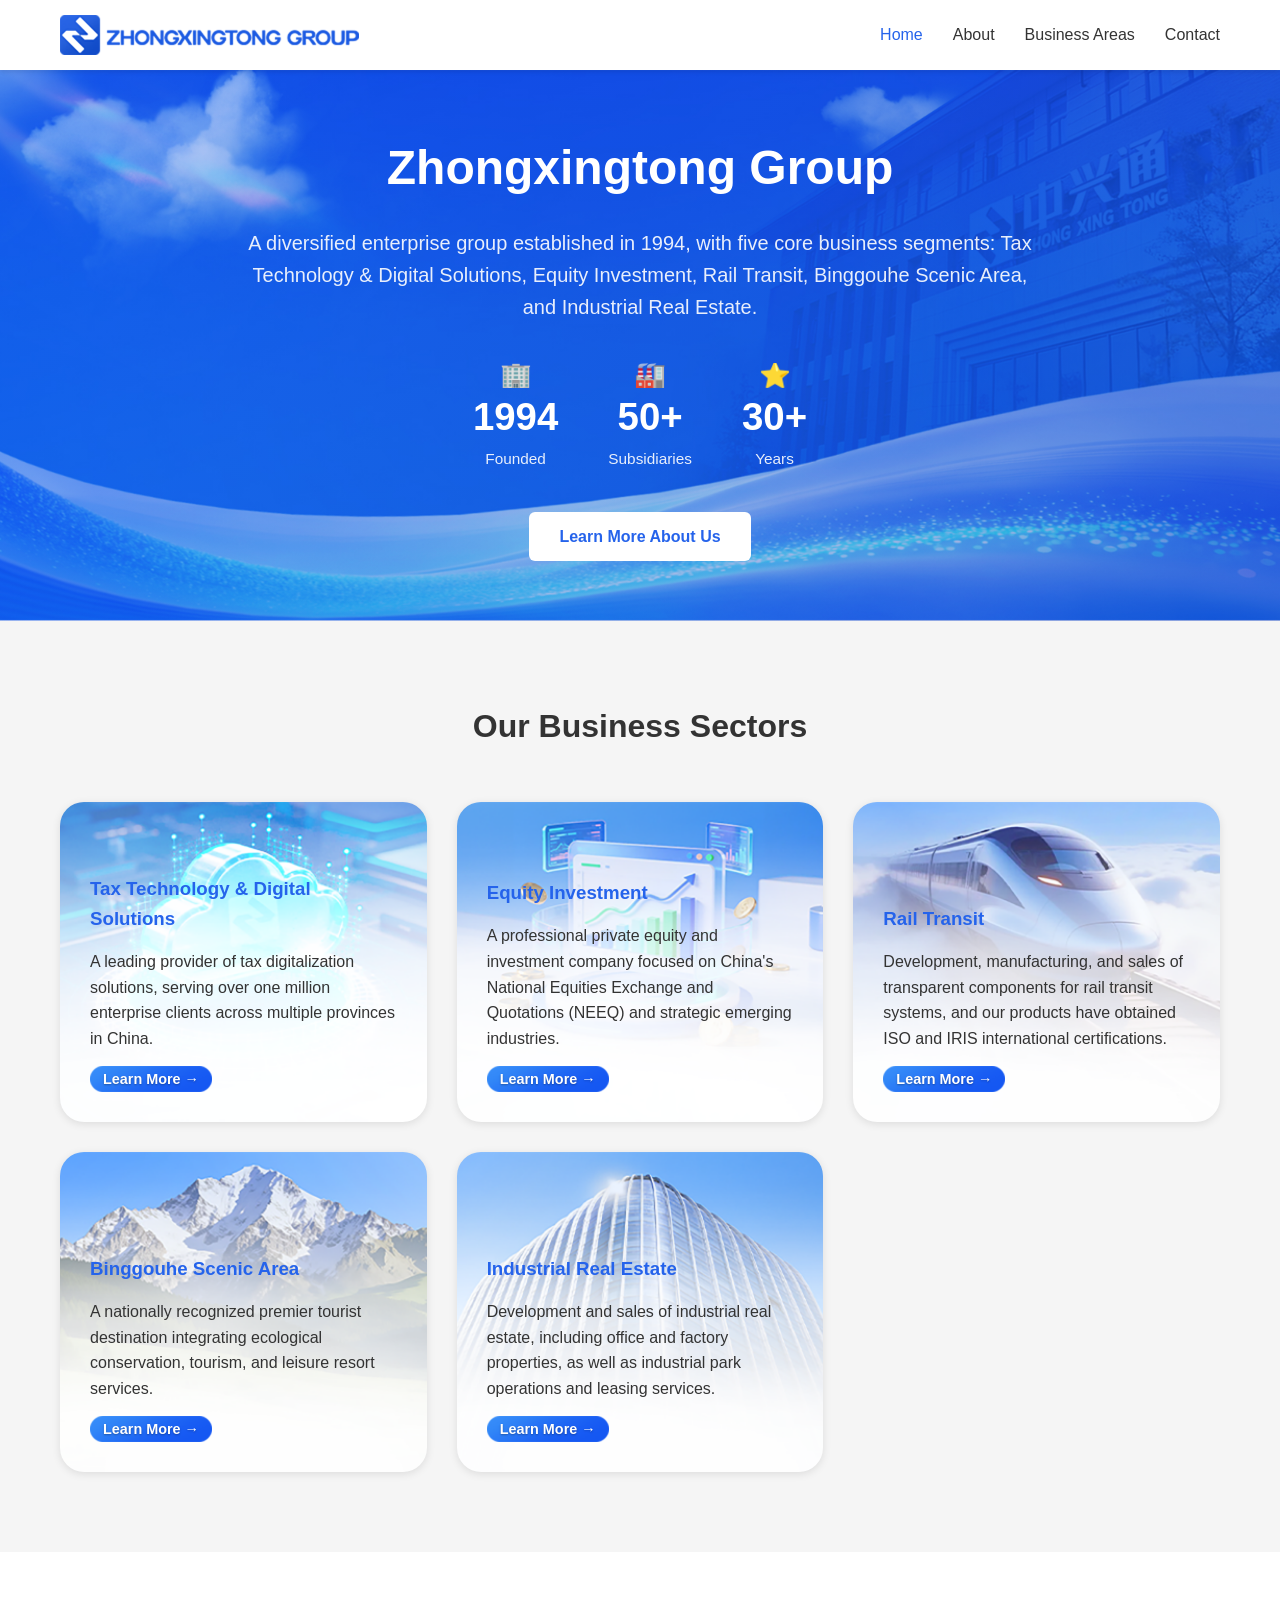
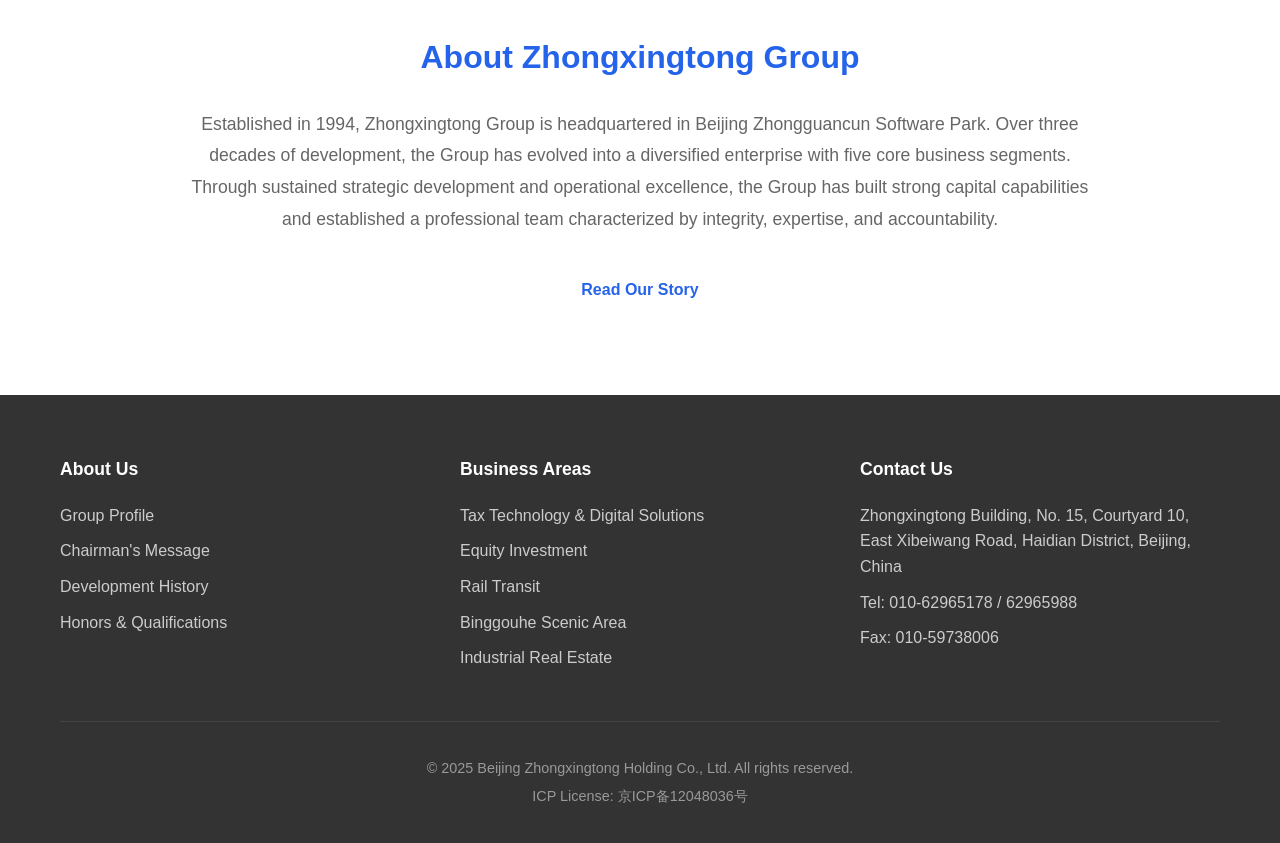
==== index.html @ 96192349 "refactor: unify footer heading from Business Units to Business Areas Co-Authored-By: Claude Opus 4.7" ====
<!DOCTYPE html>
<html lang="en">
<head>
  <meta charset="UTF-8">
  <meta name="viewport" content="width=device-width, initial-scale=1.0">
  <title>Home - Zhongxingtong Group</title>
  <link rel="stylesheet" href="assets/css/style.css?v=20250424d">
  <link rel="stylesheet" href="assets/css/images.css">
  <style>
    .stat-icon {
      display: block;
      line-height: 1;
      font-size: clamp(1.4rem, 2vw, 2.5rem);
      height: 1em;
      overflow: hidden;
      margin-bottom: 0.3em;
    }
    .stat-number {
      margin-bottom: 0.2em;
    }
  </style>
</head>
<body>
  <header>
    <nav class="navbar">
      <div class="container nav-container">
        <a href="index.html" class="logo">
          <img src="images/logo.png" srcset="images/logo@2x.png 2x" alt="Zhongxingtong Group">
        </a>
        <button class="mobile-menu-btn" aria-label="Toggle menu">
          <span></span><span></span><span></span>
        </button>
        <ul class="nav-links">
          <li><a href="index.html" class="active">Home</a></li>
          <li><a href="about.html">About</a></li>
          <li class="dropdown">
            <span class="dropdown-toggle">Business Areas</span>
            <div class="dropdown-menu">
              <a href="finance-taxation.html">Tax Technology &amp; Digital Solutions</a>
              <a href="equity-investment.html">Equity Investment</a>
              <a href="rail-transit.html">Rail Transit</a>
              <a href="binggouhe-scenic.html">Binggouhe Scenic Area</a>
              <a href="industrial-real-estate.html">Industrial Real Estate</a>
            </div>
          </li>
          <li><a href="contact.html">Contact</a></li>
        </ul>
      </div>
    </nav>
  </header>

  <main>
    <section class="hero" style="background-image: url('images/banner.png'); background-size: cover; background-position: center;">
      <div class="hero-overlay"></div>
      <div class="container hero-content">
        <h1>Zhongxingtong Group</h1>
        <p>A diversified enterprise group established in 1994, with five core business segments: Tax Technology &amp; Digital Solutions, Equity Investment, Rail Transit, Binggouhe Scenic Area, and Industrial Real Estate.</p>
        <div class="hero-stats">
          <div class="stat">
            <span class="stat-icon">🏢</span>
            <span class="stat-number">1994</span>
            <span class="stat-label">Founded</span>
          </div>
          <div class="stat">
            <span class="stat-icon">🏭</span>
            <span class="stat-number">50+</span>
            <span class="stat-label">Subsidiaries</span>
          </div>
          <div class="stat">
            <span class="stat-icon">⭐</span>
            <span class="stat-number">30+</span>
            <span class="stat-label">Years</span>
          </div>
        </div>
        <a href="about.html" class="btn btn-primary">Learn More About Us</a>
      </div>
    </section>

    <section class="features">
      <div class="container">
        <h2>Our Business Sectors</h2>
        <div class="feature-grid">
          <div class="feature-card" style="background-image: url('images/block-1.png'); background-size: cover; background-position: center;">
            <h3>Tax Technology &amp; Digital Solutions</h3>
            <p>A leading provider of tax digitalization solutions, serving over one million enterprise clients across multiple provinces in China.</p>
            <a href="finance-taxation.html" class="btn-image"><img src="images/1.png" srcset="images/1@2x.png 2x" alt="Learn More"><span class="btn-text">Learn More →</span></a>
          </div>
          <div class="feature-card" style="background-image: url('images/block-2.png'); background-size: cover; background-position: center;">
            <h3>Equity Investment</h3>
            <p>A professional private equity and investment company focused on China's National Equities Exchange and Quotations (NEEQ) and strategic emerging industries.</p>
            <a href="equity-investment.html" class="btn-image"><img src="images/1.png" srcset="images/1@2x.png 2x" alt="Learn More"><span class="btn-text">Learn More →</span></a>
          </div>
          <div class="feature-card" style="background-image: url('images/block-3.png'); background-size: cover; background-position: center;">
            <h3>Rail Transit</h3>
            <p>Development, manufacturing, and sales of transparent components for rail transit systems, and our products have obtained ISO and IRIS international certifications.</p>
            <a href="rail-transit.html" class="btn-image"><img src="images/1.png" srcset="images/1@2x.png 2x" alt="Learn More"><span class="btn-text">Learn More →</span></a>
          </div>
          <div class="feature-card" style="background-image: url('images/block-4.png'); background-size: cover; background-position: center;">
            <h3>Binggouhe Scenic Area</h3>
            <p>A nationally recognized premier tourist destination integrating ecological conservation, tourism, and leisure resort services.</p>
            <a href="binggouhe-scenic.html" class="btn-image"><img src="images/1.png" srcset="images/1@2x.png 2x" alt="Learn More"><span class="btn-text">Learn More →</span></a>
          </div>
          <div class="feature-card" style="background-image: url('images/block-5.png'); background-size: cover; background-position: center;">
            <h3>Industrial Real Estate</h3>
            <p>Development and sales of industrial real estate, including office and factory properties, as well as industrial park operations and leasing services.</p>
            <a href="industrial-real-estate.html" class="btn-image"><img src="images/1.png" srcset="images/1@2x.png 2x" alt="Learn More"><span class="btn-text">Learn More →</span></a>
          </div>
        </div>
      </div>
    </section>

    <section class="about-preview">
      <div class="container">
        <h2>About Zhongxingtong Group</h2>
        <p>Established in 1994, Zhongxingtong Group is headquartered in Beijing Zhongguancun Software Park. Over three decades of development, the Group has evolved into a diversified enterprise with five core business segments. Through sustained strategic development and operational excellence, the Group has built strong capital capabilities and established a professional team characterized by integrity, expertise, and accountability.</p>
        <a href="about.html" class="btn btn-primary">Read Our Story</a>
      </div>
    </section>
  </main>

  <footer>
    <div class="container">
      <div class="footer-content">
        <div class="footer-section">
          <h4>About Us</h4>
          <ul>
            <li><a href="about.html">Group Profile</a></li>
            <li><a href="about.html#chairman">Chairman's Message</a></li>
            <li><a href="about.html#history">Development History</a></li>
            <li><a href="about.html#honors">Honors & Qualifications</a></li>
          </ul>
        </div>
        <div class="footer-section">
          <h4>Business Areas</h4>
          <ul>
            <li><a href="finance-taxation.html">Tax Technology &amp; Digital Solutions</a></li>
            <li><a href="equity-investment.html">Equity Investment</a></li>
            <li><a href="rail-transit.html">Rail Transit</a></li>
            <li><a href="binggouhe-scenic.html">Binggouhe Scenic Area</a></li>
            <li><a href="industrial-real-estate.html">Industrial Real Estate</a></li>
          </ul>
        </div>
        <div class="footer-section">
          <h4>Contact Us</h4>
          <p>Zhongxingtong Building, No. 15, Courtyard 10, East Xibeiwang Road, Haidian District, Beijing, China</p>
          <p>Tel: 010-62965178 / 62965988</p>
          <p>Fax: 010-59738006</p>
        </div>
      </div>
      <div class="footer-bottom">
        <p>&copy; 2025 Beijing Zhongxingtong Holding Co., Ltd. All rights reserved.</p>
        <p>ICP License: 京ICP备12048036号</p>
      </div>
    </div>
  </footer>

  <script src="assets/js/main.js"></script>
</body>
</html>
---- assets/css/style.css ----
/* Reset & Base Styles */
*, *::before, *::after {
  box-sizing: border-box;
  margin: 0;
  padding: 0;
}

:root {
  --primary-color: #2563eb;
  --secondary-color: #1e40af;
  --accent-color: #4a7c43;
  --text-color: #333;
  --text-light: #666;
  --bg-color: #fff;
  --gray-light: #f5f5f5;
  --gray: #666;
  --border-color: #e5e7eb;
  --shadow-sm: 0 1px 3px rgba(0,0,0,0.1);
  --shadow-md: 0 4px 6px rgba(0,0,0,0.1);
  --shadow-lg: 0 10px 15px rgba(0,0,0,0.1);
  --transition: all 0.3s ease;
}

body {
  font-family: -apple-system, BlinkMacSystemFont, 'Segoe UI', Roboto, 'Helvetica Neue', Arial, sans-serif;
  line-height: 1.6;
  color: var(--text-color);
  background: var(--bg-color);
  scroll-behavior: smooth;
  padding-top: 70px;
}

/* Selection */
::selection {
  background: var(--primary-color);
  color: white;
}

/* Focus styles */
:focus {
  outline: 2px solid var(--primary-color);
  outline-offset: 2px;
}

.container {
  max-width: 1200px;
  margin: 0 auto;
  padding: 0 20px;
}

/* Navigation */
.navbar {
  background: var(--bg-color);
  box-shadow: 0 2px 4px rgba(0,0,0,0.1);
  position: fixed;
  top: 0;
  left: 0;
  right: 0;
  z-index: 100;
}

.nav-container {
  display: flex;
  justify-content: space-between;
  align-items: center;
  height: 70px;
}

.logo {
  display: flex;
  align-items: center;
  text-decoration: none;
}

.logo img {
  height: 40px;
  width: auto;
}

.nav-links {
  display: flex;
  list-style: none;
  gap: 30px;
}

.nav-links a {
  text-decoration: none;
  color: var(--text-color);
  font-weight: 500;
  transition: color 0.3s;
}

/* Dropdown Menu */
.dropdown {
  position: relative;
  display: inline-block;
}

.dropdown-toggle {
  cursor: pointer;
  display: inline;
  color: var(--text-color);
  font-weight: 500;
  text-decoration: none;
  transition: color 0.3s;
}

.dropdown-menu {
  display: none;
}

/* Desktop dropdown - hover trigger */
@media (min-width: 769px) {
  .dropdown-menu {
    position: absolute;
    top: 100%;
    left: 0;
    background: white;
    min-width: 220px;
    box-shadow: 0 8px 16px rgba(0,0,0,0.1);
    border-radius: 8px;
    padding: 10px 0;
    z-index: 1000;
    opacity: 0;
    transform: translateY(-10px);
    transition: all 0.3s ease;
  }

  .dropdown:hover .dropdown-menu {
    display: block !important;
    opacity: 1 !important;
    transform: translateY(0) !important;
  }

  .dropdown:focus .dropdown-menu,
  .dropdown:focus-within .dropdown-menu {
    display: block !important;
    opacity: 1 !important;
    transform: translateY(0) !important;
  }
}

.dropdown-menu a {
  display: block;
  padding: 12px 20px;
  color: var(--text-color);
  text-decoration: none;
  transition: all 0.3s;
  border-left: 3px solid transparent;
  white-space: nowrap;
}

.dropdown-menu a:hover {
  background: #f5f5f5;
  border-left-color: var(--primary-color);
  padding-left: 25px;
}

.nav-links a:hover,
.nav-links a.active,
.dropdown:hover .dropdown-toggle {
  color: var(--primary-color);
}

.mobile-menu-btn {
  display: none;
  background: none;
  border: none;
  cursor: pointer;
}

/* Desktop dropdown - hover trigger */
@media (min-width: 769px) {
  .dropdown-menu {
    display: none;
    position: absolute;
    top: 100%;
    left: 0;
    background: white;
    min-width: 220px;
    box-shadow: 0 8px 16px rgba(0,0,0,0.1);
    border-radius: 8px;
    padding: 10px 0;
    z-index: 1000;
    opacity: 0;
    transform: translateY(-10px);
    transition: all 0.3s ease;
  }

  .dropdown:hover .dropdown-menu {
    display: block !important;
    opacity: 1 !important;
    transform: translateY(0) !important;
  }

  .dropdown:focus .dropdown-menu,
  .dropdown:focus-within .dropdown-menu {
    display: block !important;
    opacity: 1 !important;
    transform: translateY(0) !important;
  }
}

/* Mobile Dropdown */
@media (max-width: 768px) {
  .dropdown-menu {
    position: static;
    box-shadow: none;
    border-radius: 0;
    padding-left: 20px;
    background: #f9f9f9;
    display: none;
  }

  .dropdown.active .dropdown-menu {
    display: block;
  }

  .dropdown-menu a {
    padding: 10px 15px;
    border-left: none;
    border-bottom: 1px solid #e5e7eb;
  }

  .dropdown-menu a:hover {
    padding-left: 20px;
    background: transparent;
  }
}

/* Hero Section */
.hero {
  position: relative;
  color: white;
  text-align: center;
  padding: 0;
  min-height: 500px;
  display: flex;
  align-items: center;
  justify-content: center;
  background-repeat: no-repeat;
  background-position: center;
  background-size: cover;
}

.hero-overlay {
  position: absolute;
  top: 0;
  left: 0;
  right: 0;
  bottom: 0;
  background: linear-gradient(135deg, rgba(37, 99, 235, 0.3), rgba(30, 64, 175, 0.4));
  z-index: 1;
}

.hero .container.hero-content {
  position: relative;
  z-index: 2;
  padding: 60px 20px;
}

.hero h1 {
  font-size: 3rem;
  margin-bottom: 20px;
}

.hero p {
  font-size: 1.25rem;
  margin-bottom: 30px;
  opacity: 0.9;
  max-width: 800px;
  margin-left: auto;
  margin-right: auto;
}

.hero-stats {
  display: flex;
  justify-content: center;
  gap: clamp(5px, 5vw, 50px);
  margin: clamp(20px, 4vw, 40px) 0;
  flex-wrap: nowrap;
}

.stat {
  text-align: center;
}

.stat-number {
  display: block;
  font-size: clamp(1.5rem, 3vw, 2.5rem);
  font-weight: 700;
  line-height: 1.1;
}

.stat-label {
  font-size: clamp(0.75rem, 1.2vw, 1rem);
  opacity: 0.9;
  line-height: 1.1;
}

/* Buttons */
.btn {
  display: inline-block;
  padding: 12px 30px;
  border-radius: 6px;
  text-decoration: none;
  font-weight: 600;
  transition: var(--transition);
  cursor: pointer;
  border: none;
  font-size: 1rem;
}

.btn-primary {
  background: white;
  color: var(--primary-color);
}

.btn-primary:hover {
  transform: translateY(-2px);
  box-shadow: 0 4px 12px rgba(0,0,0,0.2);
}

.btn-secondary {
  background: var(--primary-color);
  color: white;
}

.btn-secondary:hover {
  background: var(--secondary-color);
  transform: translateY(-2px);
  box-shadow: 0 4px 12px rgba(0,0,0,0.2);
}

.btn-outline {
  background: transparent;
  color: var(--primary-color);
  border: 2px solid var(--primary-color);
}

.btn-outline:hover {
  background: var(--primary-color);
  color: white;
}

.btn-small {
  padding: 8px 20px;
  font-size: 0.9rem;
}

.btn-large {
  padding: 16px 40px;
  font-size: 1.1rem;
}

/* Features */
.features {
  padding: 80px 20px;
  background: var(--gray-light);
}

.features h2 {
  text-align: center;
  margin-bottom: 50px;
  font-size: 2rem;
}

.feature-grid {
  display: grid;
  grid-template-columns: repeat(auto-fit, minmax(280px, 1fr));
  gap: 30px;
}

.feature-card {
  background: white;
  padding: 30px;
  border-radius: 24px;
  box-shadow: 0 2px 8px rgba(0,0,0,0.1);
  position: relative;
  overflow: hidden;
  min-height: 320px;
  display: flex;
  flex-direction: column;
  justify-content: flex-end;
  background-color: #f8fafc;
}

.feature-card::before {
  content: '';
  position: absolute;
  top: 0;
  left: 0;
  right: 0;
  bottom: 0;
  background-size: cover;
  background-position: center;
  z-index: 0;
}

.feature-card > * {
  position: relative;
  z-index: 1;
}

.feature-card h3 {
  color: var(--primary-color);
  margin-bottom: 15px;
}

.feature-card p {
  color: #333;
}

.feature-card .btn-link {
  color: var(--primary-color);
  font-weight: 600;
}

.feature-card .btn-link:hover {
  color: var(--secondary-color);
}

.btn-image {
  display: inline-flex;
  margin-top: 15px;
  position: relative;
  width: auto;
  align-self: flex-start;
  align-items: center;
  justify-content: center;
}

.btn-image img {
  display: block;
  width: auto;
  height: 26px;
}

.btn-image .btn-text {
  position: absolute;
  top: 0;
  left: 0;
  right: 0;
  bottom: 0;
  display: flex;
  align-items: center;
  justify-content: center;
  color: white;
  font-weight: 600;
  font-size: 0.9rem;
  white-space: nowrap;
  text-shadow: 0 1px 2px rgba(0,0,0,0.3);
}

.feature-card .feature-icon {
  font-size: 2.5rem;
  margin-bottom: 15px;
  display: block;
}

.btn-link {
  display: inline-block;
  margin-top: 15px;
  color: var(--primary-color);
  text-decoration: none;
  font-weight: 600;
  transition: color 0.3s;
}

.btn-link:hover {
  color: var(--secondary-color);
}

.about-preview {
  padding: 80px 20px;
  background: white;
  text-align: center;
}

.about-preview h2 {
  color: var(--primary-color);
  margin-bottom: 25px;
  font-size: 2rem;
}

.about-preview p {
  max-width: 900px;
  margin: 0 auto 30px;
  font-size: 1.1rem;
  line-height: 1.8;
  color: var(--gray);
}

/* Footer */
footer {
  background: var(--text-color);
  color: white;
  padding: 60px 20px 30px;
}

.footer-content {
  display: grid;
  grid-template-columns: repeat(auto-fit, minmax(250px, 1fr));
  gap: 40px;
  margin-bottom: 40px;
}

.footer-section h4 {
  margin-bottom: 20px;
  color: white;
  font-size: 1.1rem;
}

.footer-section ul {
  list-style: none;
}

.footer-section ul li {
  margin-bottom: 10px;
}

.footer-section a {
  color: #ccc;
  text-decoration: none;
  transition: color 0.3s;
}

.footer-section a:hover {
  color: white;
}

.footer-section p {
  color: #ccc;
  margin-bottom: 10px;
  line-height: 1.6;
}

.footer-bottom {
  text-align: center;
  padding-top: 30px;
  border-top: 1px solid #444;
}

.footer-bottom p {
  margin: 5px 0;
  color: #999;
  font-size: 0.9rem;
}

/* Responsive */
@media (max-width: 768px) {
  .mobile-menu-btn {
    display: flex;
    flex-direction: column;
    gap: 5px;
  }

  .mobile-menu-btn span {
    display: block;
    width: 25px;
    height: 3px;
    background: var(--text-color);
    transition: var(--transition);
  }

  .mobile-menu-btn.active span:nth-child(1) {
    transform: rotate(45deg) translate(5px, 5px);
  }

  .mobile-menu-btn.active span:nth-child(2) {
    opacity: 0;
  }

  .mobile-menu-btn.active span:nth-child(3) {
    transform: rotate(-45deg) translate(7px, -6px);
  }

  .nav-links {
    display: none;
    position: absolute;
    top: 70px;
    left: 0;
    right: 0;
    background: white;
    flex-direction: column;
    padding: 20px;
    gap: 15px;
    box-shadow: 0 4px 8px rgba(0,0,0,0.1);
    animation: slideDown 0.3s ease;
  }

  .nav-links.active {
    display: flex;
  }

  .hero {
    min-height: 500px;
  }

  .hero .container.hero-content {
    padding: 30px 15px;
  }

  .hero h1 {
    font-size: 1.8rem;
    margin-bottom: 12px;
  }

  .hero p {
    font-size: 0.95rem;
    margin-bottom: 15px;
    line-height: 1.6;
  }

  .footer-content {
    grid-template-columns: 1fr;
  }

  .contact-grid {
    grid-template-columns: 1fr;
  }
}

/* Animations */
@keyframes slideDown {
  from {
    opacity: 0;
    transform: translateY(-10px);
  }
  to {
    opacity: 1;
    transform: translateY(0);
  }
}

@keyframes fadeIn {
  from {
    opacity: 0;
  }
  to {
    opacity: 1;
  }
}

@keyframes slideUp {
  from {
    opacity: 0;
    transform: translateY(20px);
  }
  to {
    opacity: 1;
    transform: translateY(0);
  }
}

/* Utility classes */
.fade-in {
  animation: fadeIn 0.6s ease;
}

.slide-up {
  animation: slideUp 0.6s ease;
}

.text-center {
  text-align: center;
}

.text-primary {
  color: var(--primary-color);
}

.mt-1 { margin-top: 1rem; }
.mt-2 { margin-top: 2rem; }
.mt-3 { margin-top: 3rem; }
.mb-1 { margin-bottom: 1rem; }
.mb-2 { margin-bottom: 2rem; }
.mb-3 { margin-bottom: 3rem; }

.py-1 { padding-top: 1rem; padding-bottom: 1rem; }
.py-2 { padding-top: 2rem; padding-bottom: 2rem; }
.py-3 { padding-top: 3rem; padding-bottom: 3rem; }

/* Card hover effects */
.card-hover {
  transition: var(--transition);
}

.card-hover:hover {
  transform: translateY(-5px);
  box-shadow: var(--shadow-lg);
}

/* Loading state */
.loading {
  opacity: 0.6;
  pointer-events: none;
}

/* Accessibility */
.sr-only {
  position: absolute;
  width: 1px;
  height: 1px;
  padding: 0;
  margin: -1px;
  overflow: hidden;
  clip: rect(0, 0, 0, 0);
  white-space: nowrap;
  border-width: 0;
}

/* Print styles */
@media print {
  .navbar,
  .footer,
  .btn {
    display: none;
  }

  body {
    font-size: 12pt;
  }

  .content-section {
    page-break-inside: avoid;
  }
}
---- assets/css/images.css ----
/* 图片样式和占位符 */

/* 通用图片样式 */
img {
  max-width: 100%;
  height: auto;
  display: block;
}

/* Logo样式 */
.logo {
  display: flex;
  align-items: center;
  gap: 10px;
}

.logo-icon {
  width: 40px;
  height: 40px;
  background: linear-gradient(135deg, #2563eb, #1e40af);
  border-radius: 8px;
  display: flex;
  align-items: center;
  justify-content: center;
  color: white;
  font-size: 1.2rem;
  font-weight: bold;
}

/* 业务领域图片占位符 */
.business-area-image {
  width: 100%;
  height: 300px;
  background: linear-gradient(135deg, #667eea 0%, #764ba2 100%);
  display: flex;
  align-items: center;
  justify-content: center;
  border-radius: 12px;
  margin-bottom: 30px;
  color: white;
  font-size: 4rem;
  position: relative;
  overflow: hidden;
}

.business-area-image::before {
  content: '';
  position: absolute;
  top: 0;
  left: 0;
  right: 0;
  bottom: 0;
  background: rgba(255, 255, 255, 0.1);
  opacity: 0;
  transition: opacity 0.3s;
}

.business-area-image:hover::before {
  opacity: 1;
}

/* 为每个业务领域设置不同的渐变色 */
.finance-taxation-img {
  background: linear-gradient(135deg, #667eea 0%, #764ba2 100%);
}

.equity-investment-img {
  background: linear-gradient(135deg, #f093fb 0%, #f5576c 100%);
}

.rail-transit-img {
  background: linear-gradient(135deg, #4facfe 0%, #00f2fe 100%);
}

.binggouhe-scenic-img {
  background: linear-gradient(135deg, #43e97b 0%, #38f9d7 100%);
}

.industrial-real-estate-img {
  background: linear-gradient(135deg, #fa709a 0%, #fee140 100%);
}

/* 新闻图片占位符 */
.news-image {
  width: 100%;
  height: 200px;
  background: linear-gradient(135deg, #a8edea 0%, #fed6e3 100%);
  display: flex;
  align-items: center;
  justify-content: center;
  border-radius: 8px;
  color: #333;
  font-size: 2rem;
  margin-bottom: 15px;
}

/* 头像占位符 */
.avatar-placeholder {
  width: 120px;
  height: 120px;
  border-radius: 50%;
  background: linear-gradient(135deg, #667eea 0%, #764ba2 100%);
  display: flex;
  align-items: center;
  justify-content: center;
  color: white;
  font-size: 2.5rem;
  margin: 0 auto 20px;
}

/* 英雄区域背景 */
.hero-bg {
  background: linear-gradient(135deg, #667eea 0%, #764ba2 100%);
  position: relative;
}

.hero-bg::before {
  content: '';
  position: absolute;
  top: 0;
  left: 0;
  right: 0;
  bottom: 0;
  background: url('data:image/svg+xml,<svg xmlns="http://www.w3.org/2000/svg" viewBox="0 0 1200 120"><path fill="rgba(255,255,255,0.1)" d="M321.39,56.44c58-10.79,114.16-30.13,172-41.86,82.39-16.72,168.19-17.73,250.45-.39C823.78,31,906.67,72,985.66,92.83c70.05,18.48,146.53,26.09,214.34,3V0H0V27.35A600.21,600.21,0,0,0,321.39,56.44Z"></path></svg>') no-repeat bottom;
  background-size: cover;
}

/* 图标样式 */
.icon {
  display: inline-block;
  width: 1em;
  height: 1em;
  margin-right: 0.5em;
  vertical-align: middle;
}

/* 统计数据图标 */
.stat-icon {
  font-size: 3rem;
  margin-bottom: 15px;
  display: block;
}

/* 特性卡片图标 */
.feature-icon {
  font-size: 2.5rem;
  margin-bottom: 20px;
  display: block;
}

/* 图片加载状态 */
img[loading] {
  background: #f0f0f0;
  min-height: 200px;
}

img[loading="lazy"] {
  opacity: 0;
  transition: opacity 0.3s;
}

img.loaded {
  opacity: 1;
}

/* 响应式图片 */
.responsive-image {
  width: 100%;
  height: auto;
  object-fit: cover;
}

@media (max-width: 768px) {
  .business-area-image {
    height: 200px;
    font-size: 3rem;
  }

  .news-image {
    height: 150px;
    font-size: 1.5rem;
  }

  .avatar-placeholder {
    width: 100px;
    height: 100px;
    font-size: 2rem;
  }
}
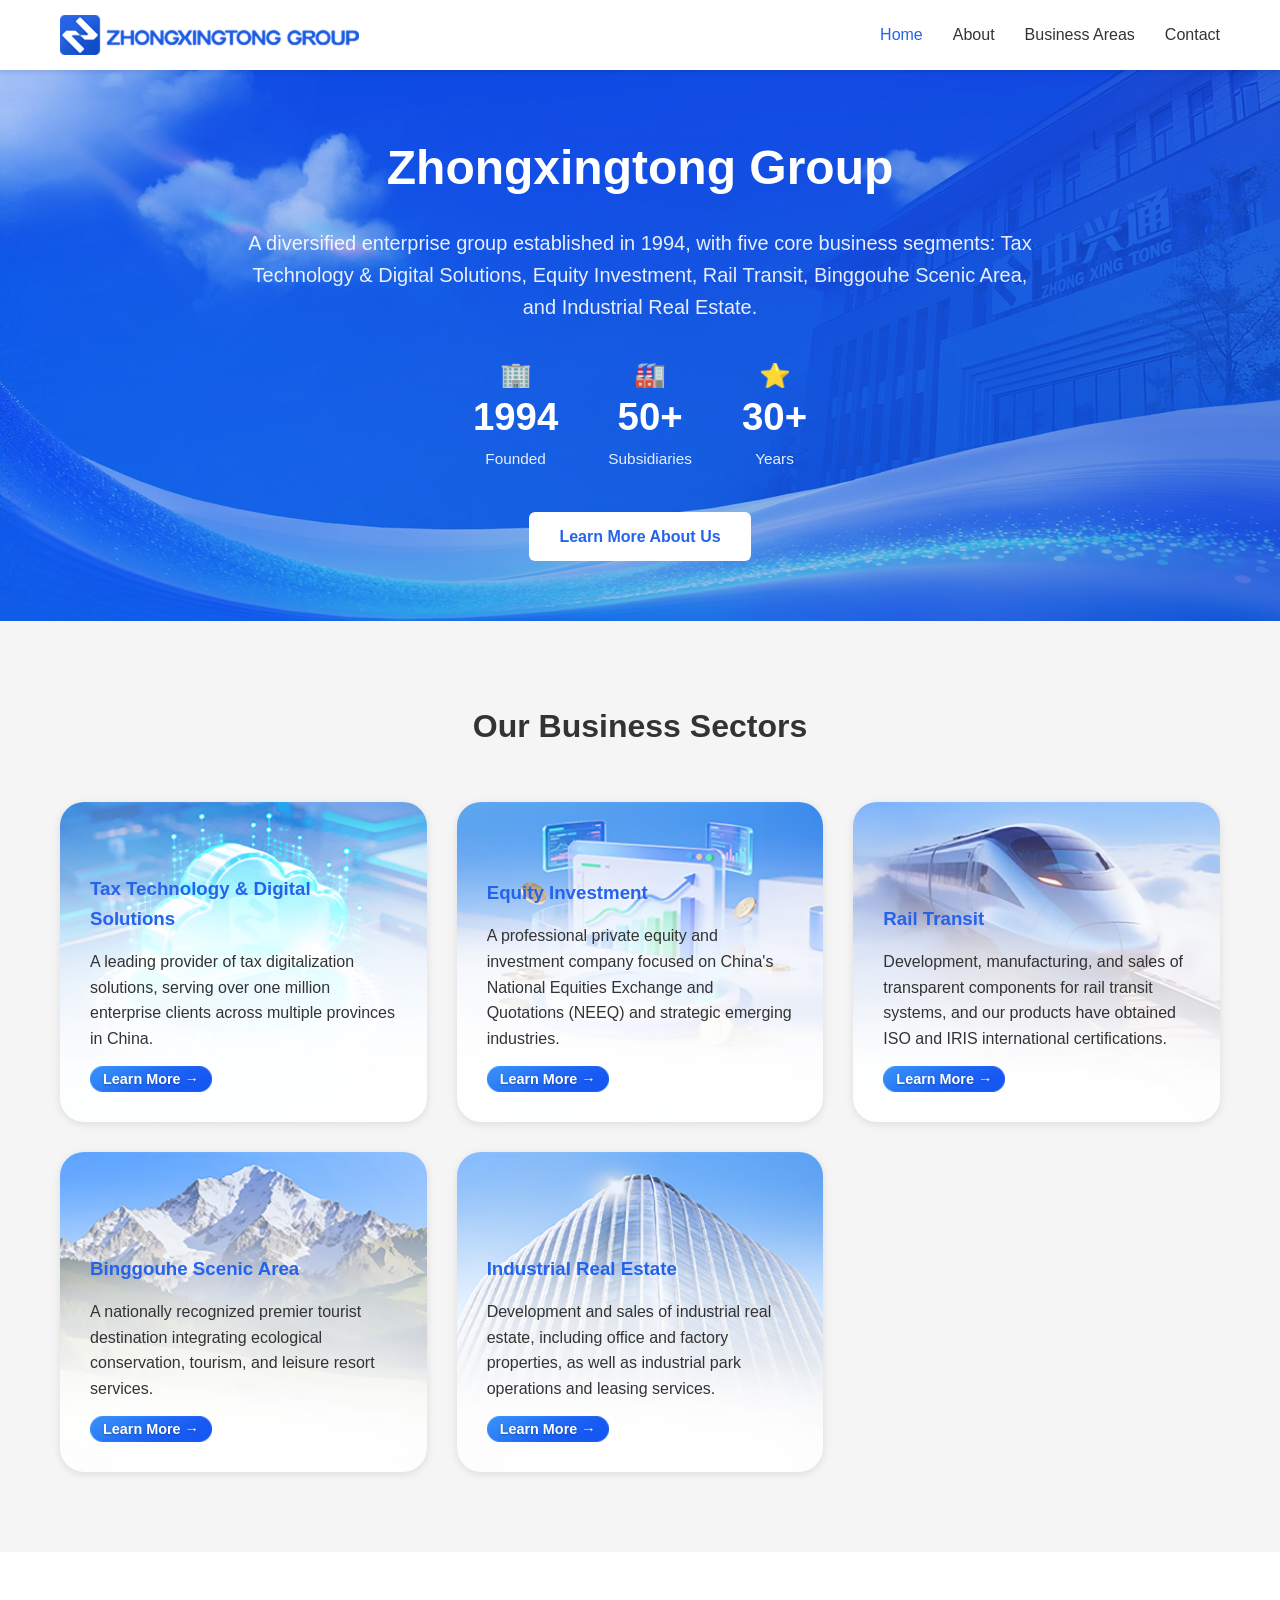
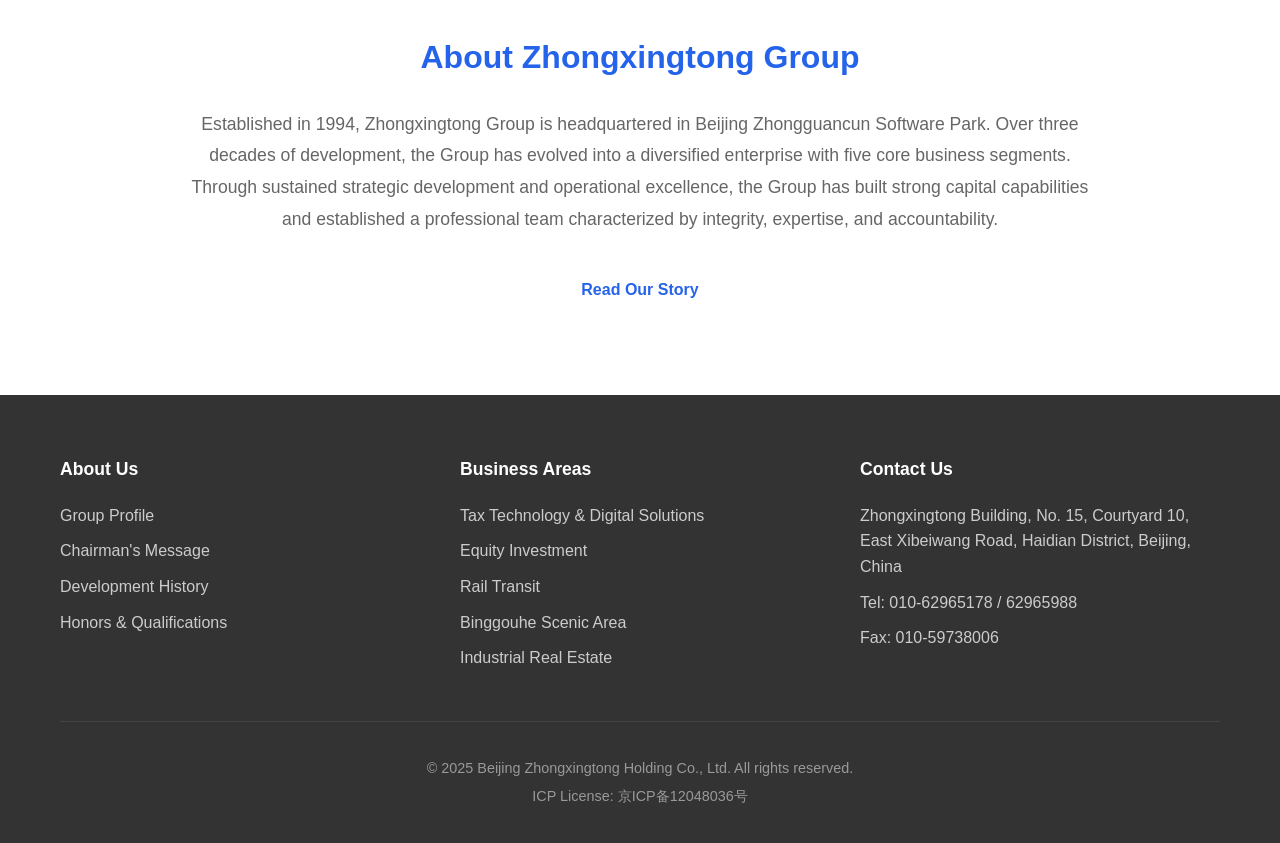
==== commit a28c93b7: "refactor: replace banners, remove all @2x/@3x variants and image-set - Replace banner images for all" ====
--- a/index.html
+++ b/index.html
@@ -18,6 +18,20 @@
     .stat-number {
       margin-bottom: 0.2em;
     }
+    .hero {
+      background-image: url('images/banner.png');
+      background-size: cover;
+      background-position: center;
+    }
+    .feature-card {
+      background-size: cover;
+      background-position: center;
+    }
+    .feature-card:nth-child(1) { background-image: url('images/block-1.png'); }
+    .feature-card:nth-child(2) { background-image: url('images/block-2.png'); }
+    .feature-card:nth-child(3) { background-image: url('images/block-3.png'); }
+    .feature-card:nth-child(4) { background-image: url('images/block-4.png'); }
+    .feature-card:nth-child(5) { background-image: url('images/block-5.png'); }
   </style>
 </head>
 <body>
@@ -25,7 +39,7 @@
     <nav class="navbar">
       <div class="container nav-container">
         <a href="index.html" class="logo">
-          <img src="images/logo.png" srcset="images/logo@2x.png 2x" alt="Zhongxingtong Group">
+          <img src="images/logo.png" alt="Zhongxingtong Group">
         </a>
         <button class="mobile-menu-btn" aria-label="Toggle menu">
           <span></span><span></span><span></span>
@@ -50,7 +64,7 @@
   </header>
 
   <main>
-    <section class="hero" style="background-image: url('images/banner.png'); background-size: cover; background-position: center;">
+    <section class="hero">
       <div class="hero-overlay"></div>
       <div class="container hero-content">
         <h1>Zhongxingtong Group</h1>
@@ -80,30 +94,30 @@
       <div class="container">
         <h2>Our Business Sectors</h2>
         <div class="feature-grid">
-          <div class="feature-card" style="background-image: url('images/block-1.png'); background-size: cover; background-position: center;">
+          <div class="feature-card">
             <h3>Tax Technology &amp; Digital Solutions</h3>
             <p>A leading provider of tax digitalization solutions, serving over one million enterprise clients across multiple provinces in China.</p>
-            <a href="finance-taxation.html" class="btn-image"><img src="images/1.png" srcset="images/1@2x.png 2x" alt="Learn More"><span class="btn-text">Learn More →</span></a>
+            <a href="finance-taxation.html" class="btn-image"><img src="images/1.png" alt="Learn More"><span class="btn-text">Learn More →</span></a>
           </div>
-          <div class="feature-card" style="background-image: url('images/block-2.png'); background-size: cover; background-position: center;">
+          <div class="feature-card">
             <h3>Equity Investment</h3>
             <p>A professional private equity and investment company focused on China's National Equities Exchange and Quotations (NEEQ) and strategic emerging industries.</p>
-            <a href="equity-investment.html" class="btn-image"><img src="images/1.png" srcset="images/1@2x.png 2x" alt="Learn More"><span class="btn-text">Learn More →</span></a>
+            <a href="equity-investment.html" class="btn-image"><img src="images/1.png" alt="Learn More"><span class="btn-text">Learn More →</span></a>
           </div>
-          <div class="feature-card" style="background-image: url('images/block-3.png'); background-size: cover; background-position: center;">
+          <div class="feature-card">
             <h3>Rail Transit</h3>
             <p>Development, manufacturing, and sales of transparent components for rail transit systems, and our products have obtained ISO and IRIS international certifications.</p>
-            <a href="rail-transit.html" class="btn-image"><img src="images/1.png" srcset="images/1@2x.png 2x" alt="Learn More"><span class="btn-text">Learn More →</span></a>
+            <a href="rail-transit.html" class="btn-image"><img src="images/1.png" alt="Learn More"><span class="btn-text">Learn More →</span></a>
           </div>
-          <div class="feature-card" style="background-image: url('images/block-4.png'); background-size: cover; background-position: center;">
+          <div class="feature-card">
             <h3>Binggouhe Scenic Area</h3>
             <p>A nationally recognized premier tourist destination integrating ecological conservation, tourism, and leisure resort services.</p>
-            <a href="binggouhe-scenic.html" class="btn-image"><img src="images/1.png" srcset="images/1@2x.png 2x" alt="Learn More"><span class="btn-text">Learn More →</span></a>
+            <a href="binggouhe-scenic.html" class="btn-image"><img src="images/1.png" alt="Learn More"><span class="btn-text">Learn More →</span></a>
           </div>
-          <div class="feature-card" style="background-image: url('images/block-5.png'); background-size: cover; background-position: center;">
+          <div class="feature-card">
             <h3>Industrial Real Estate</h3>
             <p>Development and sales of industrial real estate, including office and factory properties, as well as industrial park operations and leasing services.</p>
-            <a href="industrial-real-estate.html" class="btn-image"><img src="images/1.png" srcset="images/1@2x.png 2x" alt="Learn More"><span class="btn-text">Learn More →</span></a>
+            <a href="industrial-real-estate.html" class="btn-image"><img src="images/1.png" alt="Learn More"><span class="btn-text">Learn More →</span></a>
           </div>
         </div>
       </div>
--- a/assets/css/style.css
+++ b/assets/css/style.css
@@ -88,6 +88,10 @@
   color: var(--text-color);
   font-weight: 500;
   transition: color 0.3s;
+}
+.nav-links a:focus {
+  outline: none;
+  color: var(--primary-color);
 }
 
 /* Dropdown Menu */
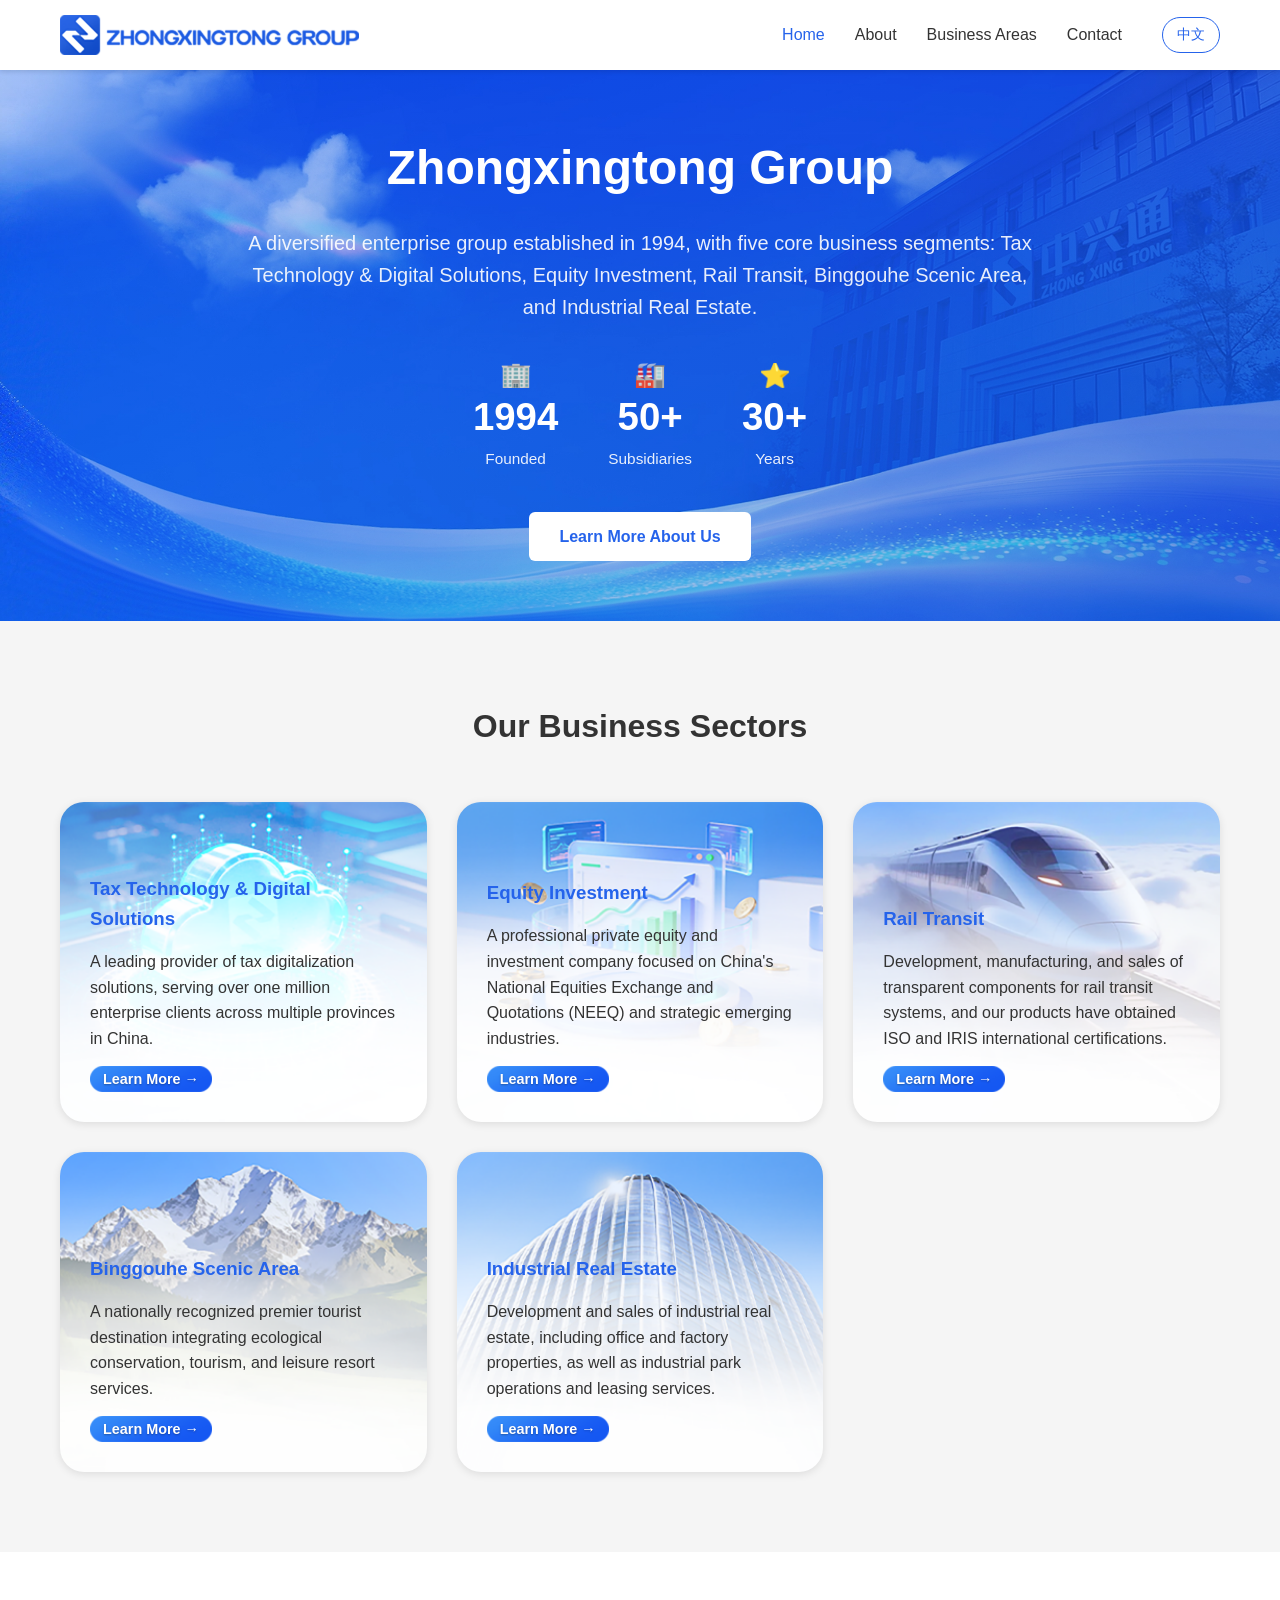
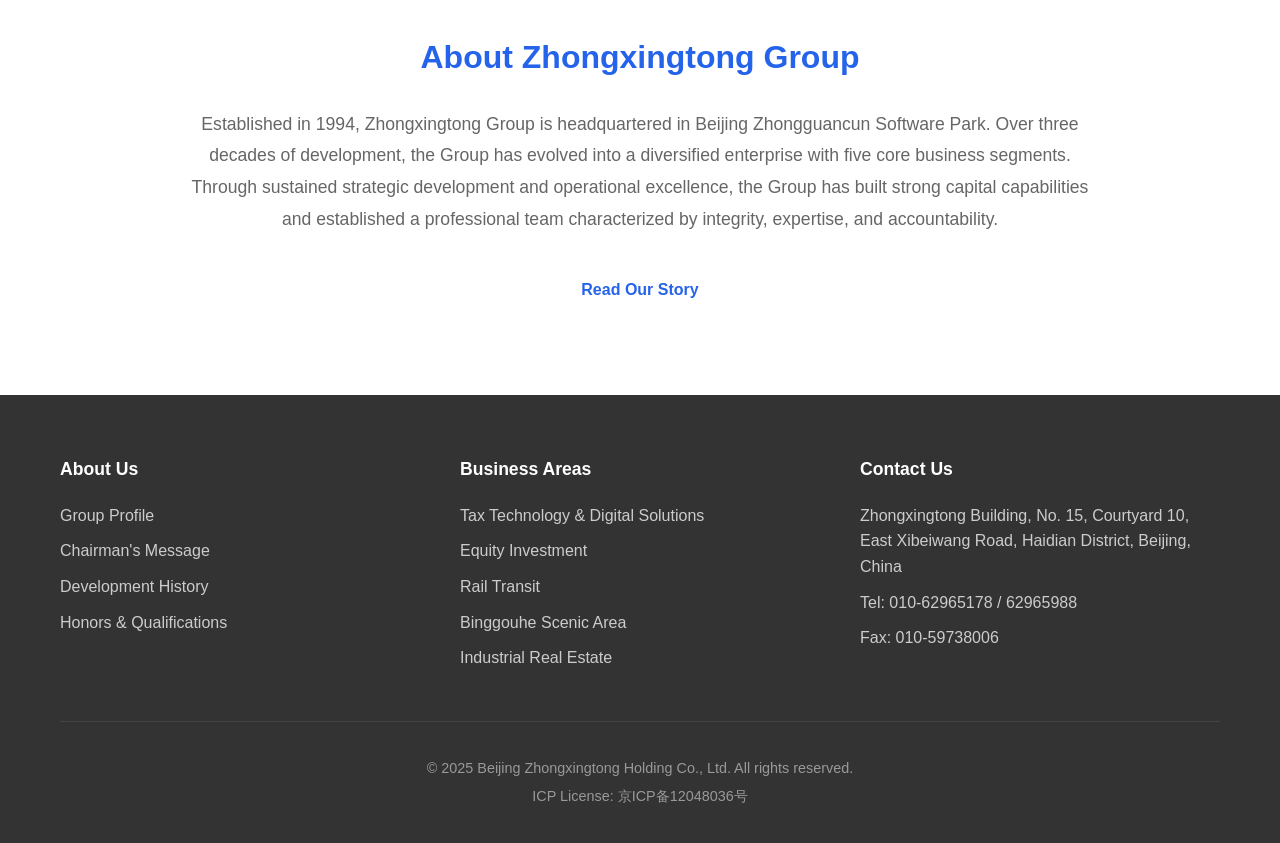
==== commit 373c3ace: "feat: add language switcher and favicon - Add "中文" pill button in navbar linking to chinazxt.com - A" ====
--- a/index.html
+++ b/index.html
@@ -4,6 +4,7 @@
   <meta charset="UTF-8">
   <meta name="viewport" content="width=device-width, initial-scale=1.0">
   <title>Home - Zhongxingtong Group</title>
+  <link rel="shortcut icon" href="favicon.ico" type="image/x-icon">
   <link rel="stylesheet" href="assets/css/style.css?v=20250424d">
   <link rel="stylesheet" href="assets/css/images.css">
   <style>
@@ -58,6 +59,7 @@
             </div>
           </li>
           <li><a href="contact.html">Contact</a></li>
+        <li class="lang-switcher"><a href="https://www.chinazxt.com/" target="_blank" rel="noopener">中文</a></li>
         </ul>
       </div>
     </nav>
--- a/assets/css/style.css
+++ b/assets/css/style.css
@@ -79,6 +79,7 @@
 
 .nav-links {
   display: flex;
+  align-items: center;
   list-style: none;
   gap: 30px;
 }
@@ -92,6 +93,30 @@
 .nav-links a:focus {
   outline: none;
   color: var(--primary-color);
+}
+
+/* Language Switcher */
+.lang-switcher {
+  display: flex;
+  align-items: center;
+  margin-left: 10px;
+}
+.lang-switcher a {
+  display: inline-flex;
+  align-items: center;
+  gap: 4px;
+  padding: 6px 14px;
+  border: 1px solid var(--primary-color);
+  border-radius: 20px;
+  font-size: 0.85rem;
+  font-weight: 500;
+  color: var(--primary-color);
+  text-decoration: none;
+  transition: all 0.3s;
+}
+.lang-switcher a:hover {
+  background: var(--primary-color);
+  color: white;
 }
 
 /* Dropdown Menu */
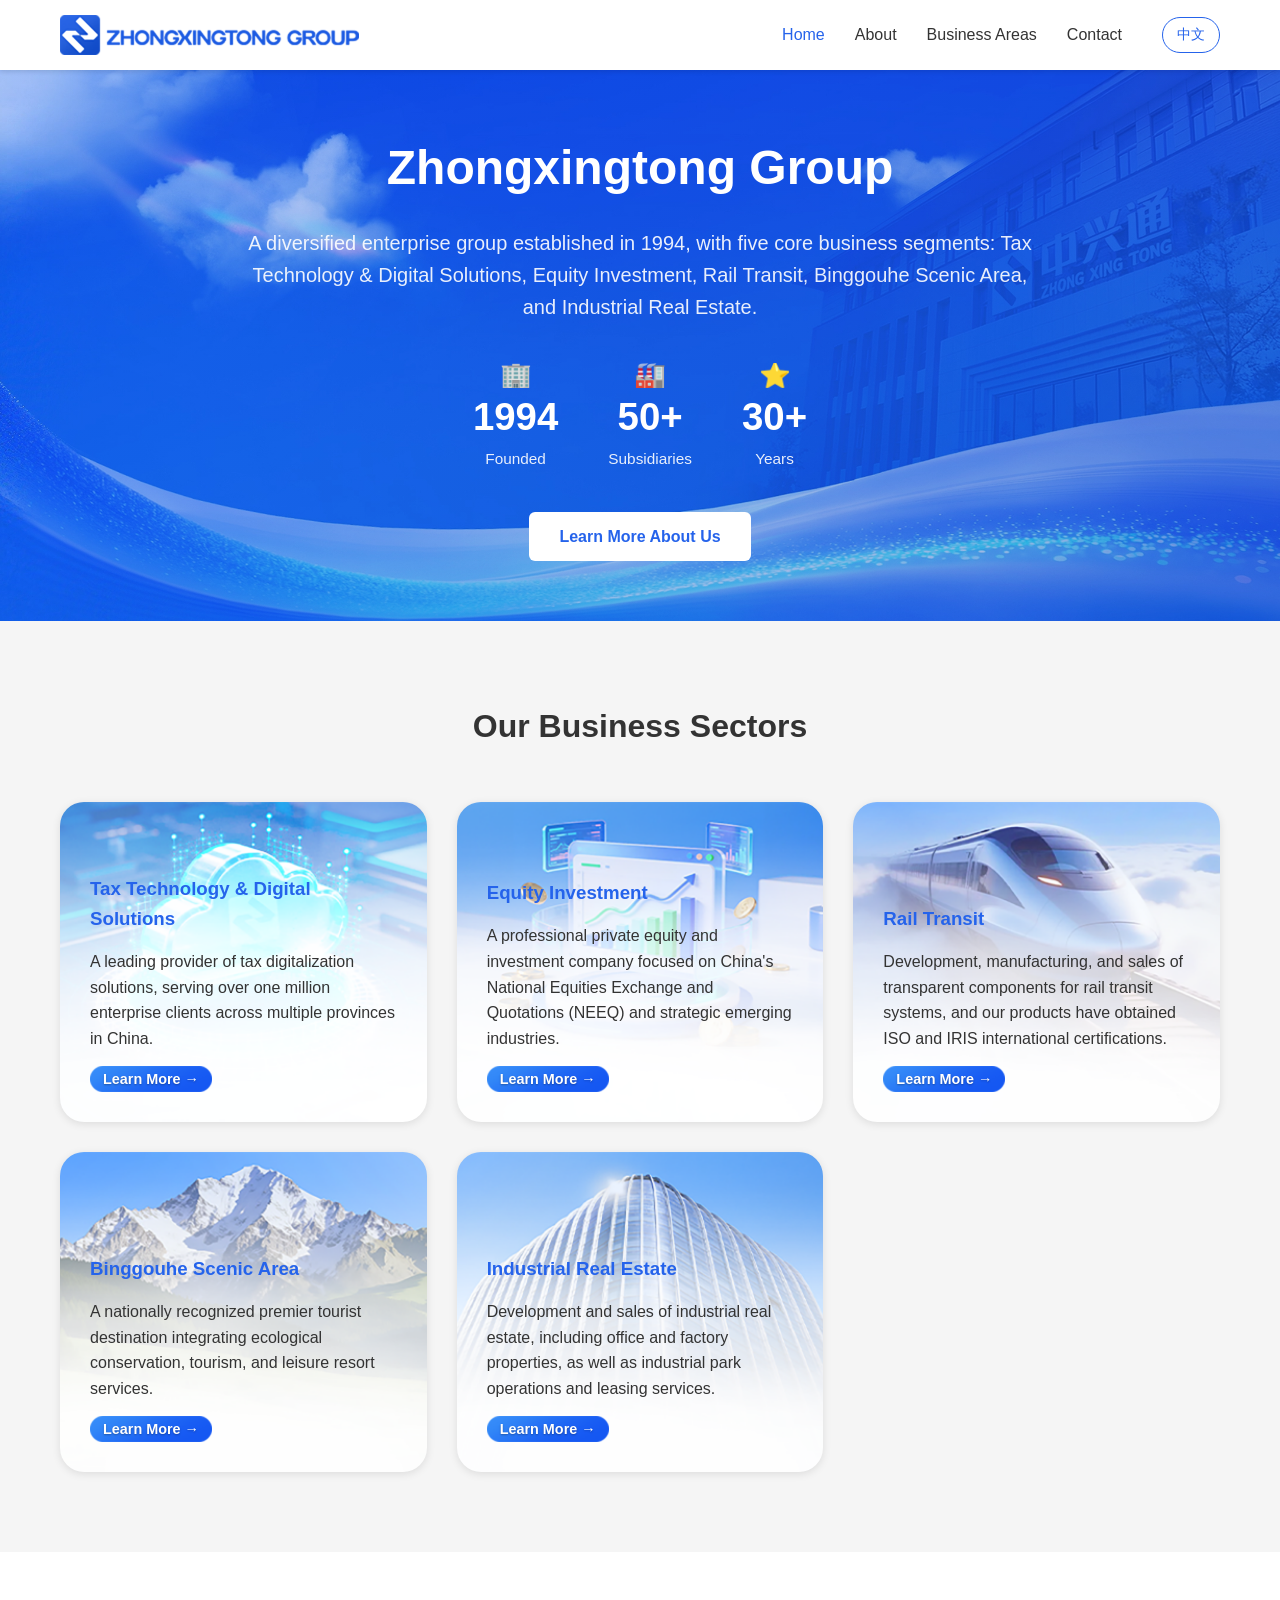
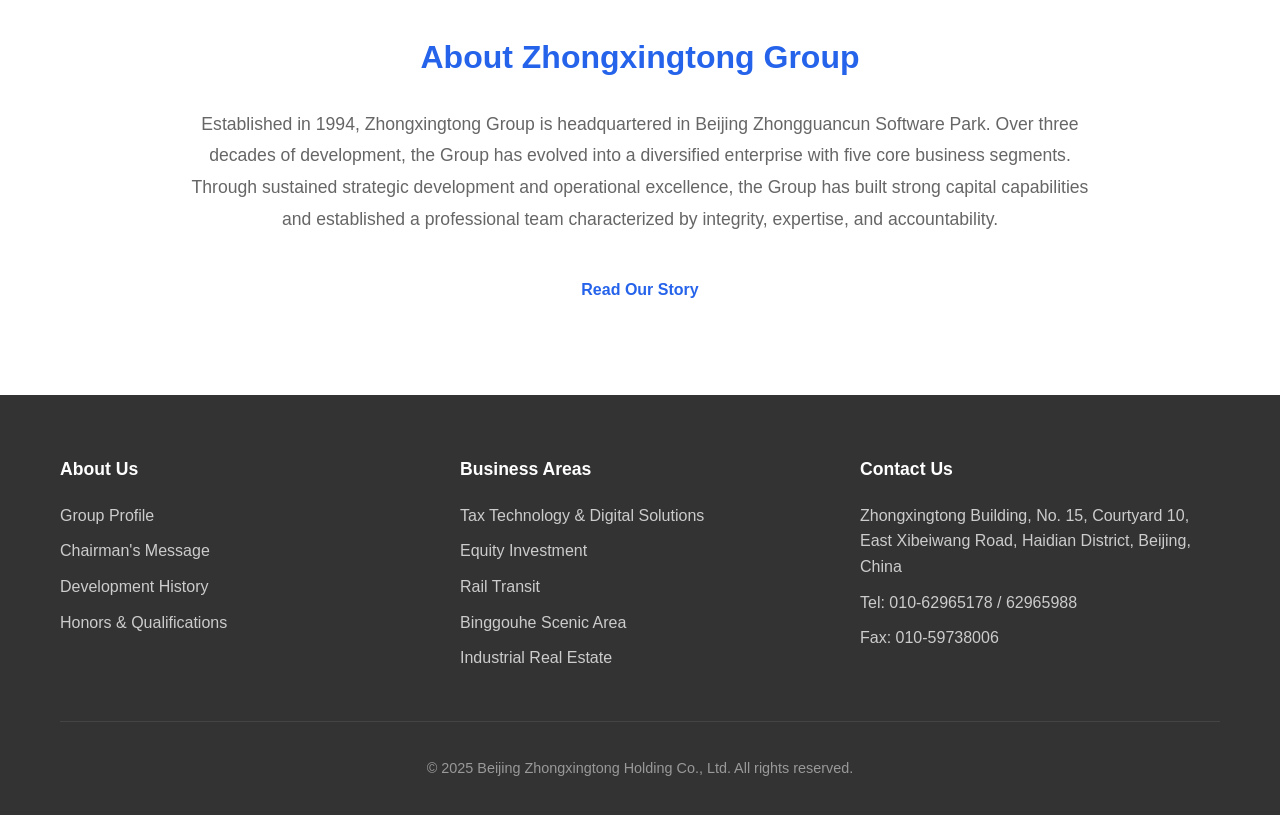
==== commit 1a84db6c: "chore: remove ICP license from all pages Co-Authored-By: Claude Opus 4.7 <noreply@anthropic.com>" ====
--- a/index.html
+++ b/index.html
@@ -5,7 +5,7 @@
   <meta name="viewport" content="width=device-width, initial-scale=1.0">
   <title>Home - Zhongxingtong Group</title>
   <link rel="shortcut icon" href="favicon.ico" type="image/x-icon">
-  <link rel="stylesheet" href="assets/css/style.css?v=20250424d">
+  <link rel="stylesheet" href="assets/css/style.css?v=20250525">
   <link rel="stylesheet" href="assets/css/images.css">
   <style>
     .stat-icon {
@@ -165,7 +165,6 @@
       </div>
       <div class="footer-bottom">
         <p>&copy; 2025 Beijing Zhongxingtong Holding Co., Ltd. All rights reserved.</p>
-        <p>ICP License: 京ICP备12048036号</p>
       </div>
     </div>
   </footer>
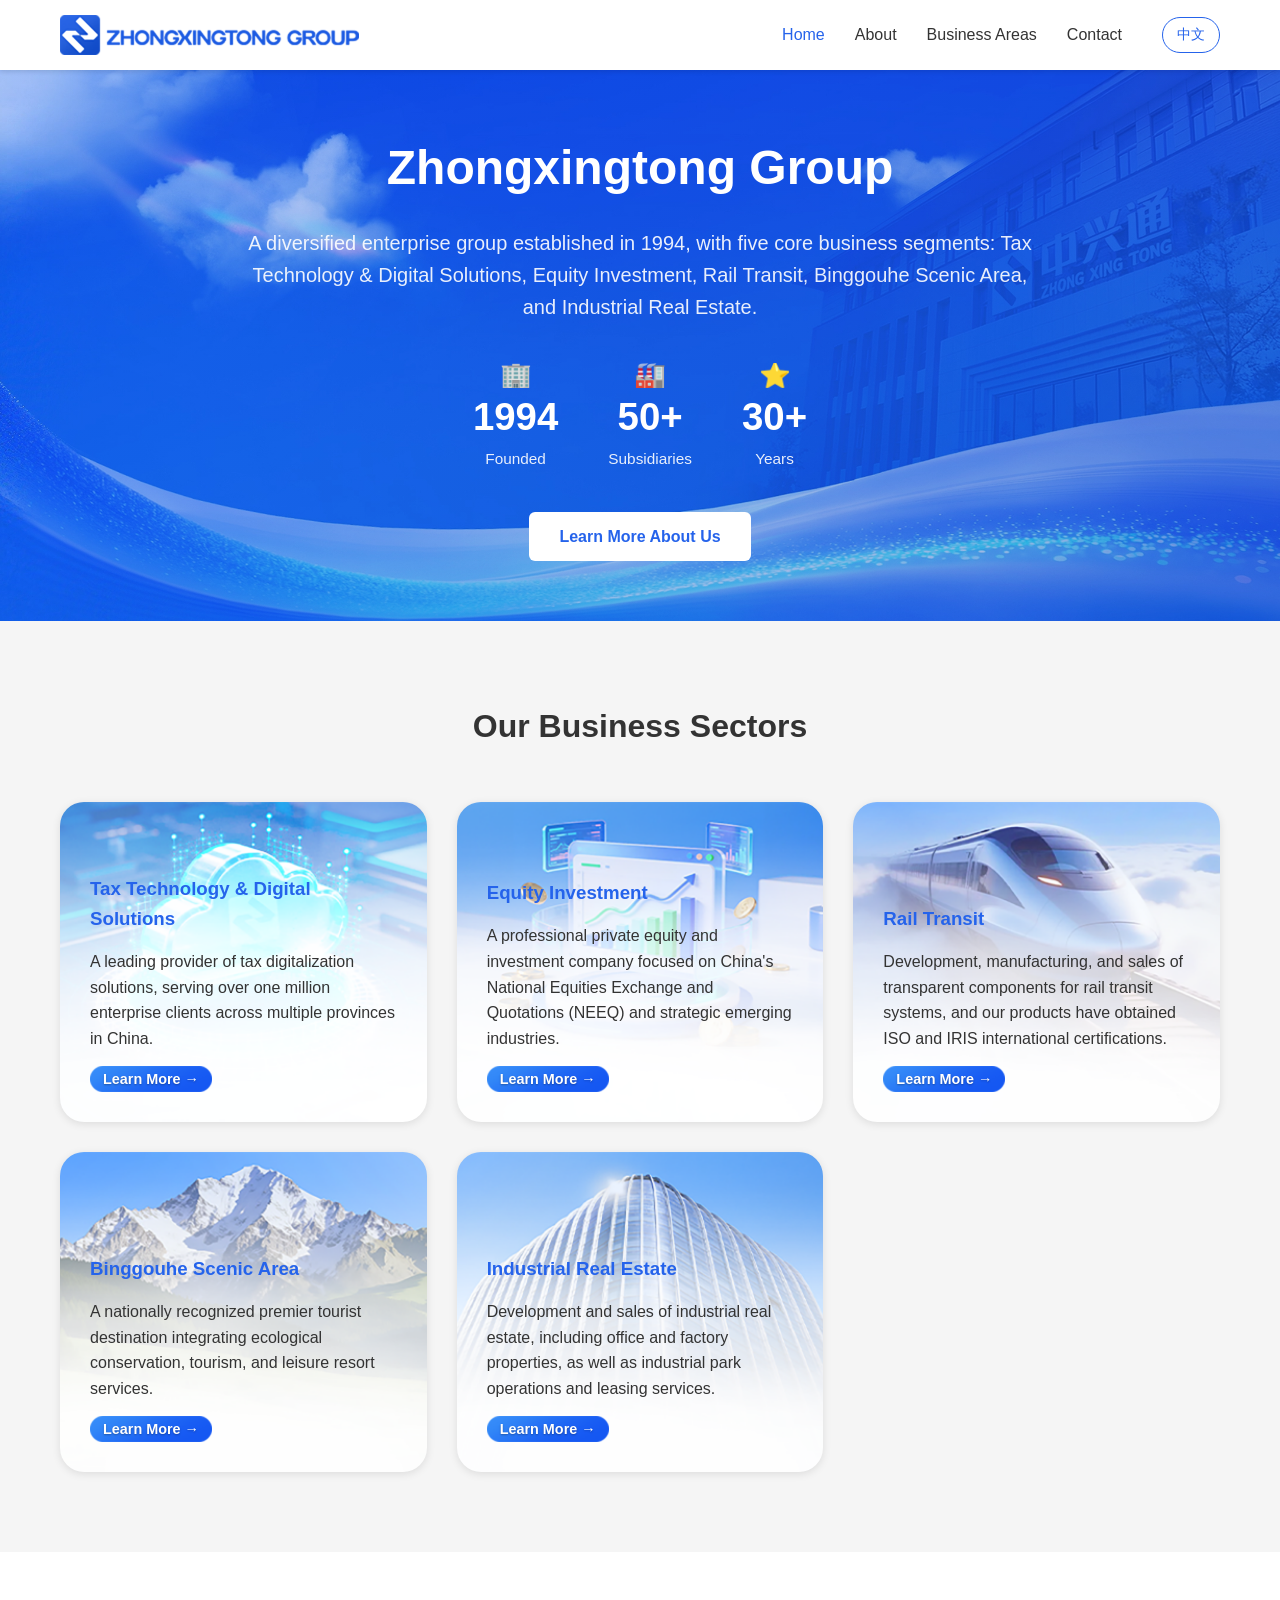
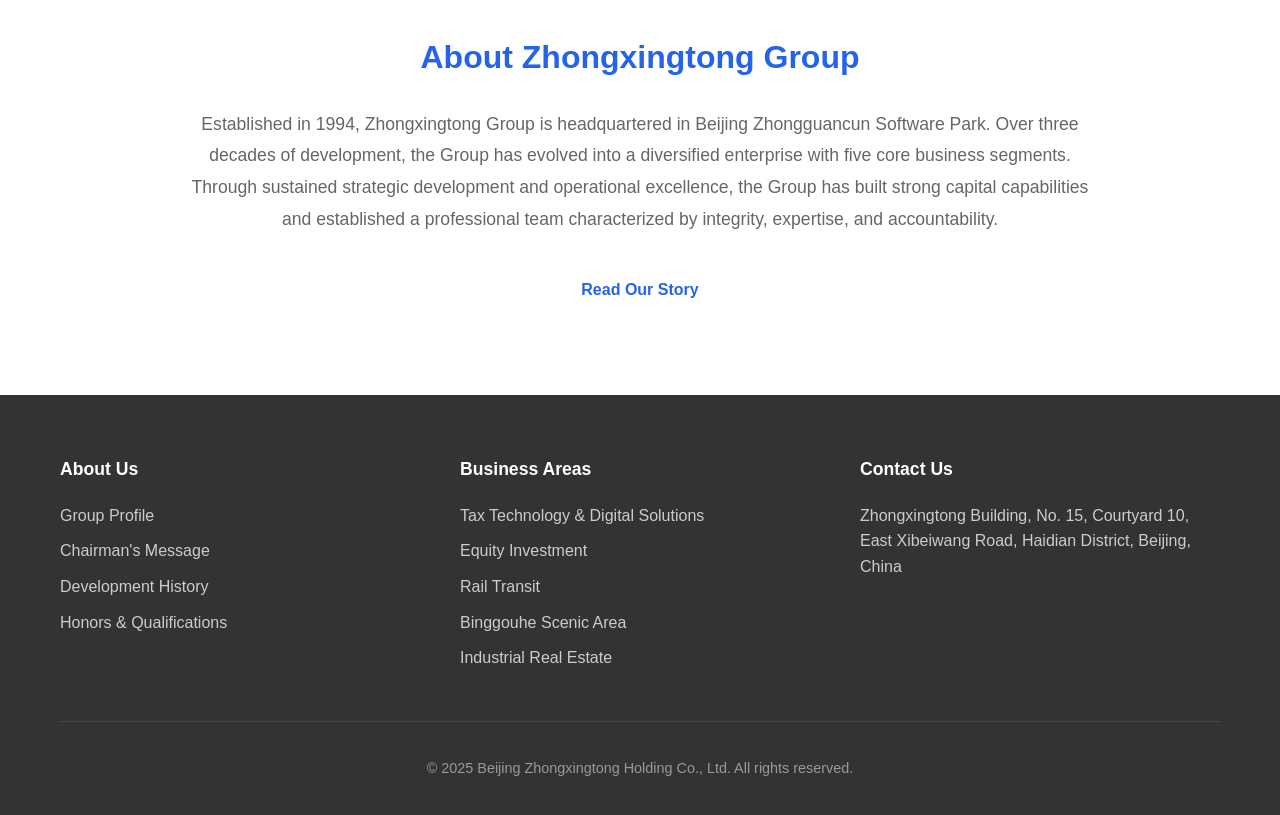
==== commit 77f644f0: "chore: remove phone and fax information from all pages" ====
--- a/index.html
+++ b/index.html
@@ -159,8 +159,6 @@
         <div class="footer-section">
           <h4>Contact Us</h4>
           <p>Zhongxingtong Building, No. 15, Courtyard 10, East Xibeiwang Road, Haidian District, Beijing, China</p>
-          <p>Tel: 010-62965178 / 62965988</p>
-          <p>Fax: 010-59738006</p>
         </div>
       </div>
       <div class="footer-bottom">
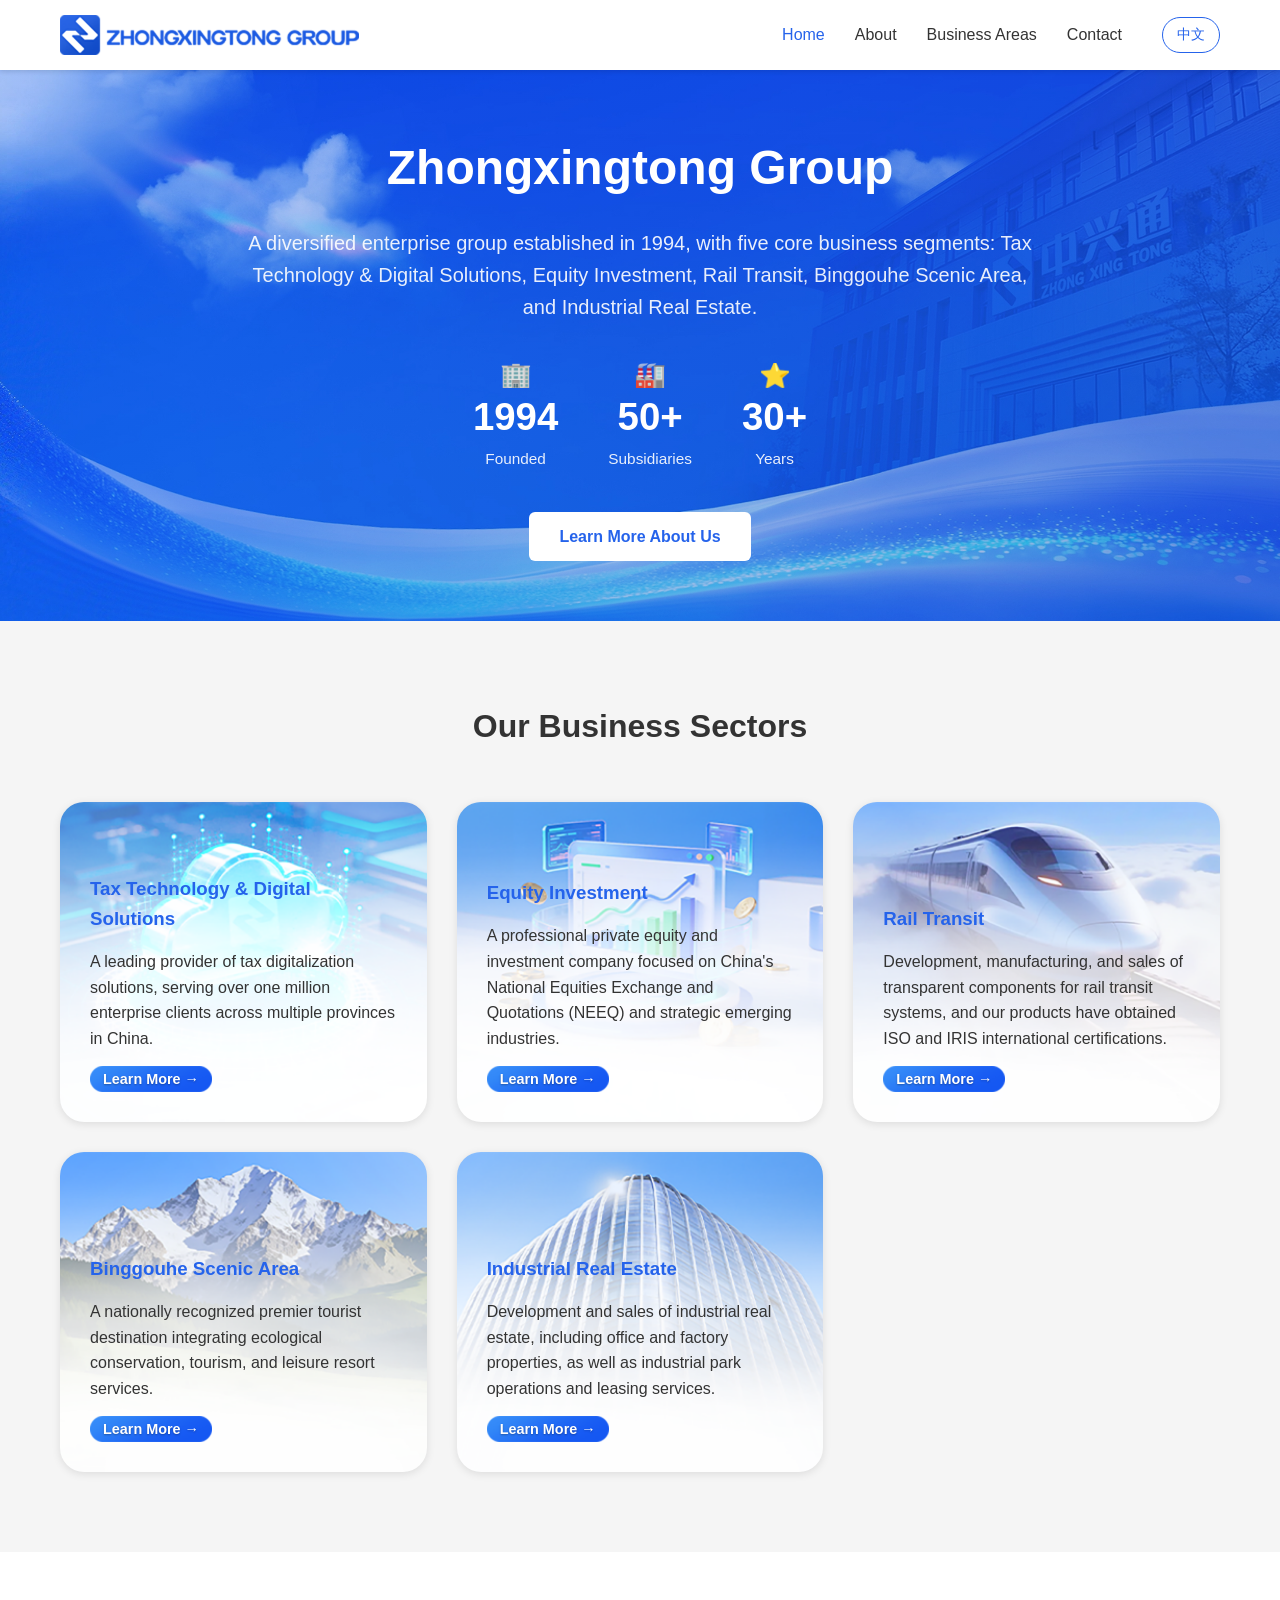
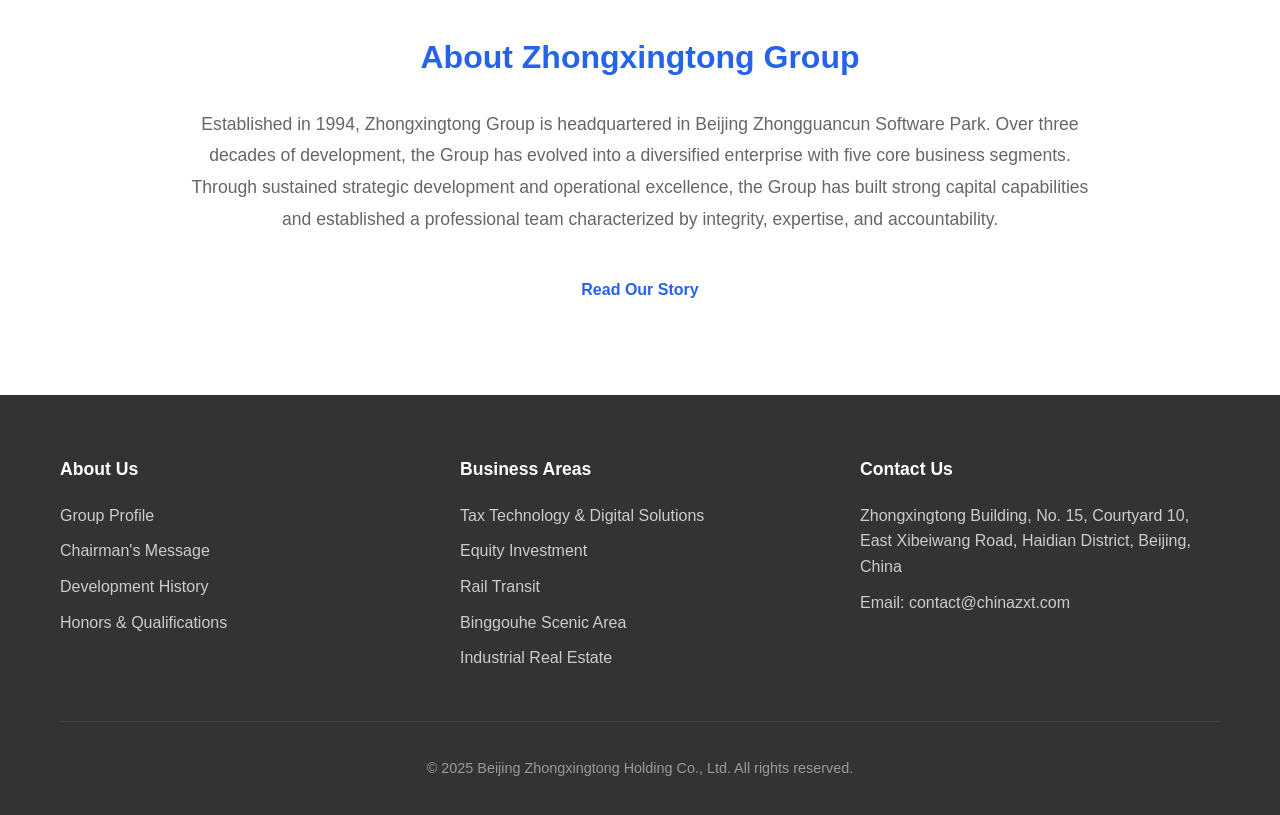
==== commit da7b5a78: "feat: add email contact@chinazxt.com to footer Contact Us section" ====
--- a/index.html
+++ b/index.html
@@ -159,6 +159,7 @@
         <div class="footer-section">
           <h4>Contact Us</h4>
           <p>Zhongxingtong Building, No. 15, Courtyard 10, East Xibeiwang Road, Haidian District, Beijing, China</p>
+          <p>Email: contact@chinazxt.com</p>
         </div>
       </div>
       <div class="footer-bottom">
